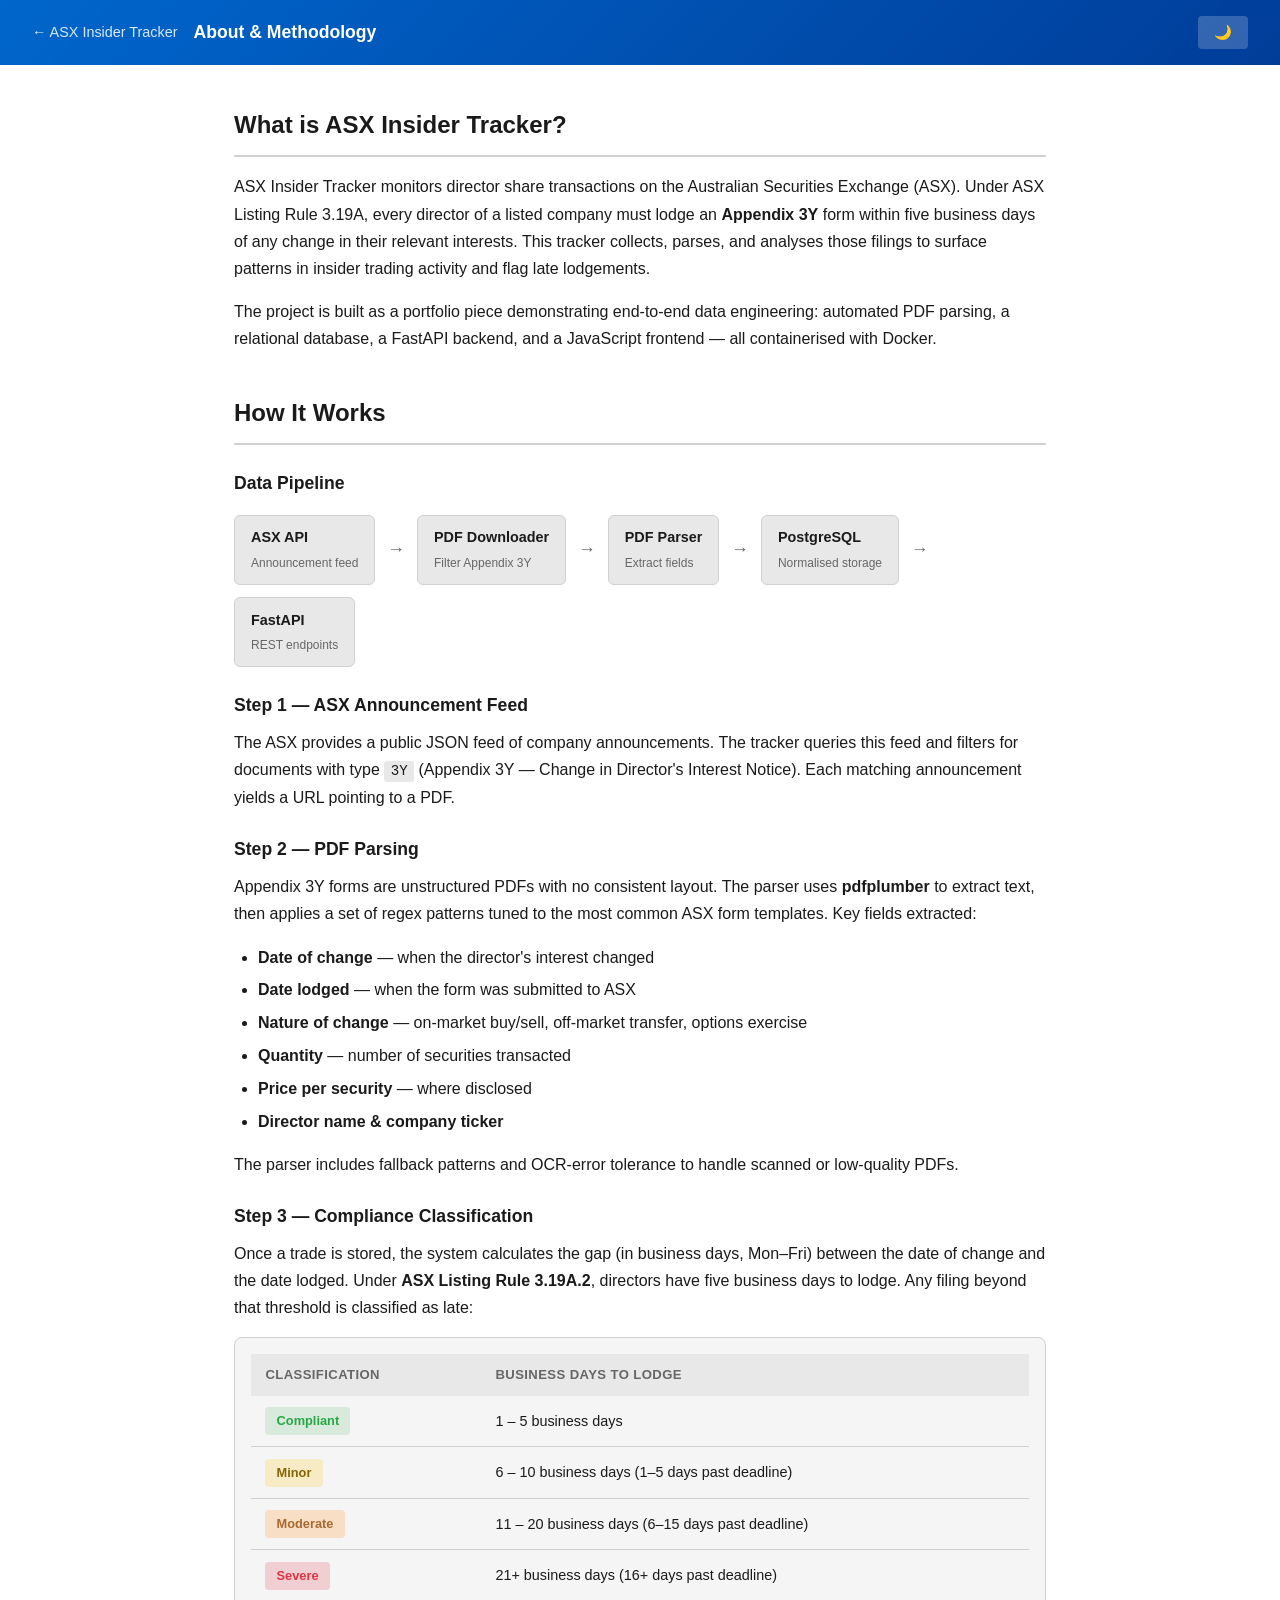
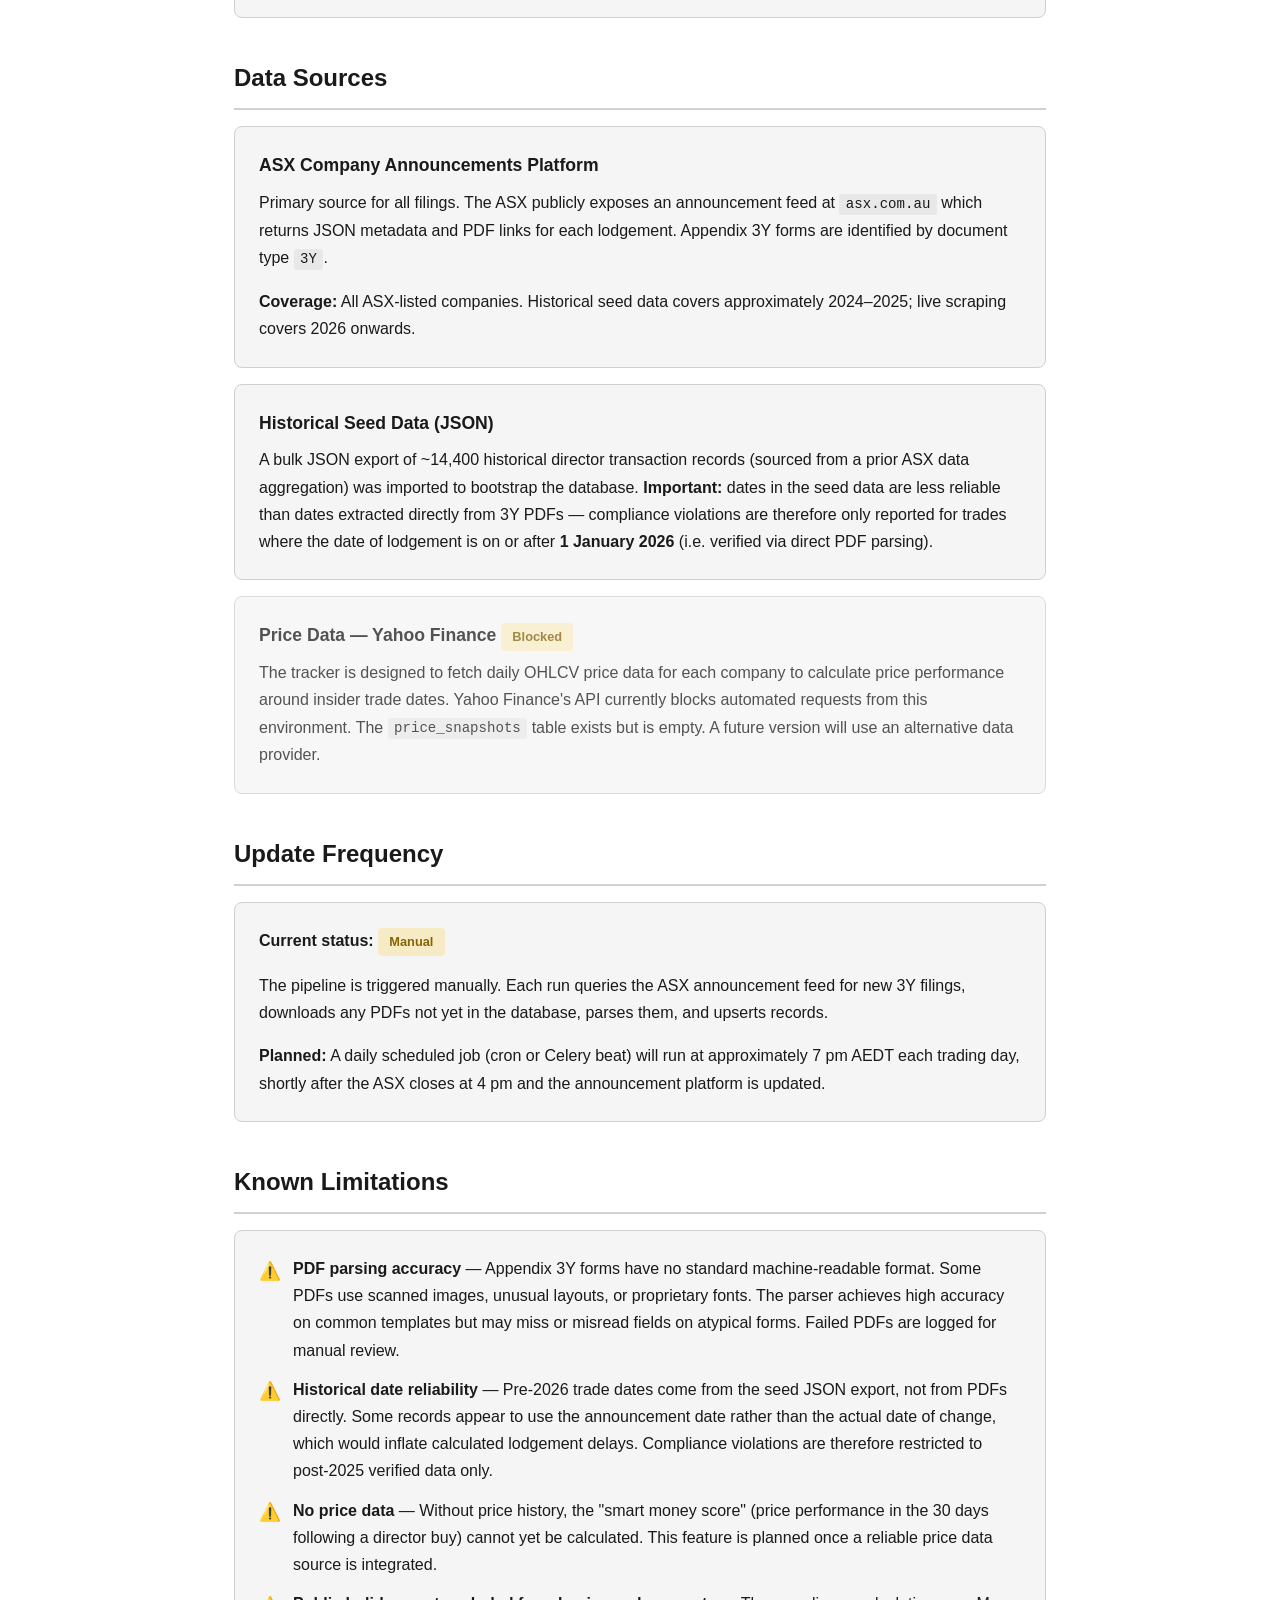
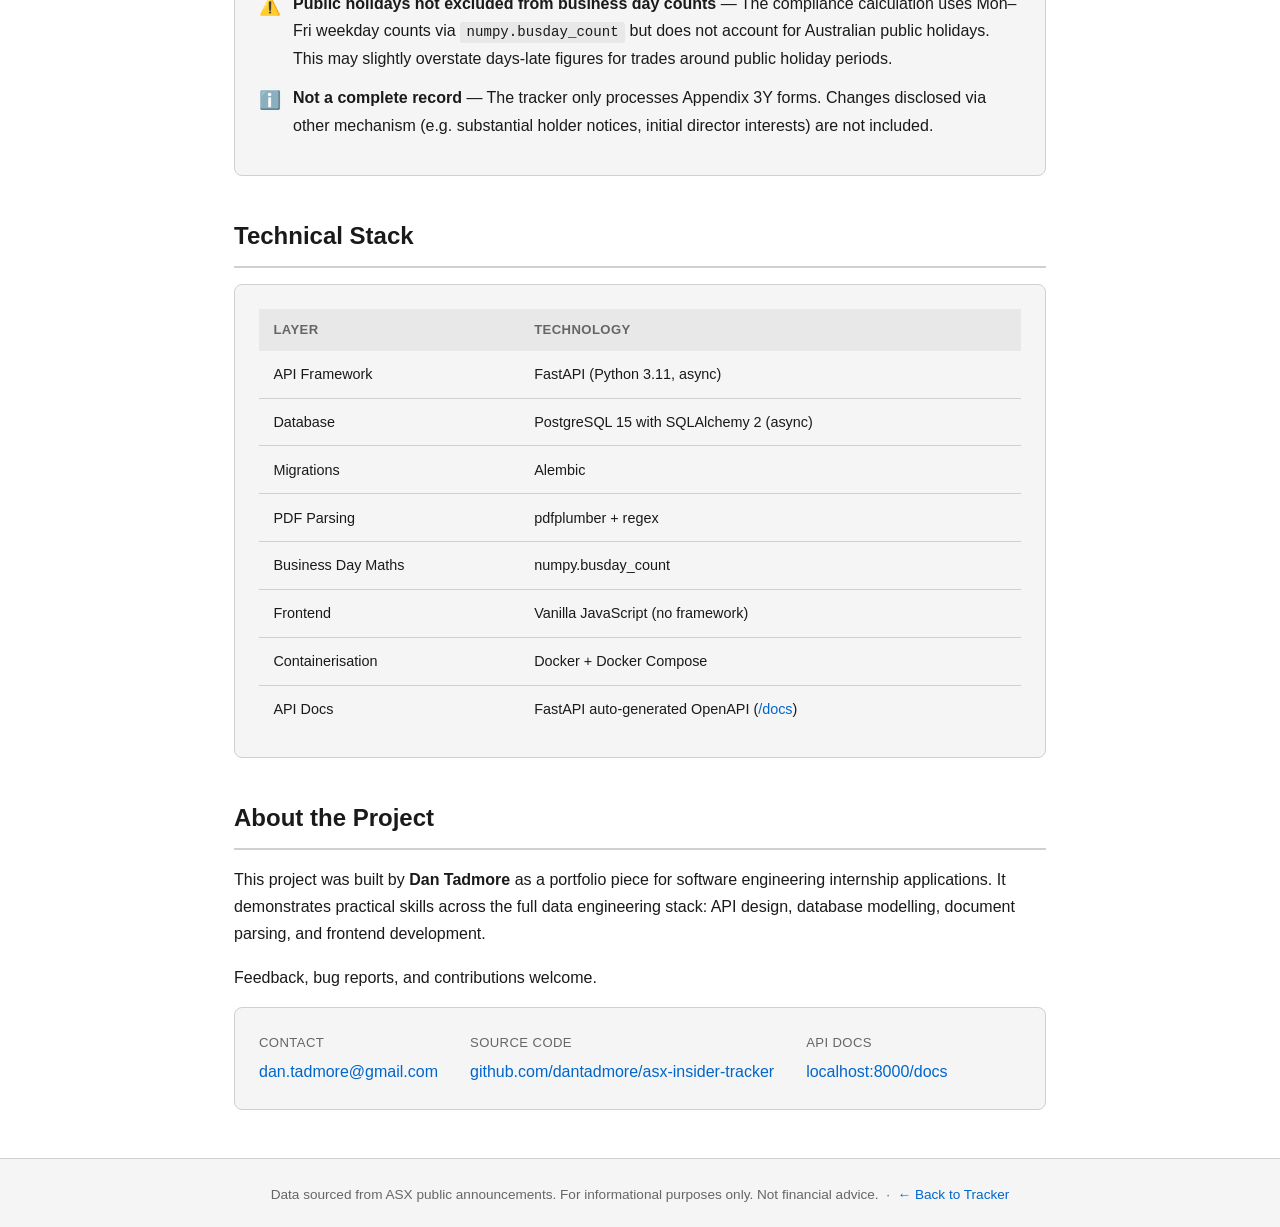
==== backend/app/static/about.html @ 69db1b4c "Add footer, about page, and API docs link - Add footer to index.html with disclaimer, methodology li" ====
<!DOCTYPE html>
<html lang="en">
<head>
    <meta charset="UTF-8">
    <meta name="viewport" content="width=device-width, initial-scale=1.0">
    <title>About — ASX Insider Tracker</title>
    <style>
        *{margin:0;padding:0;box-sizing:border-box}
        :root{--bg:#fff;--bg2:#f5f5f5;--bg3:#e8e8e8;--text:#1a1a1a;--text2:#666;--border:#d0d0d0;--accent:#0066cc;--accent2:#0052a3}
        body.dark{--bg:#1a1a1a;--bg2:#2d2d2d;--bg3:#3d3d3d;--text:#e8e8e8;--text2:#b0b0b0;--border:#444}
        body{font-family:-apple-system,BlinkMacSystemFont,'Segoe UI',Roboto,sans-serif;background:var(--bg);color:var(--text);line-height:1.7;transition:background .3s,color .3s}

        nav{background:linear-gradient(135deg,var(--accent),#003d99);color:#fff;padding:1rem 2rem;display:flex;justify-content:space-between;align-items:center}
        .nav-left{display:flex;align-items:center;gap:1rem}
        .back-link{color:rgba(255,255,255,.85);text-decoration:none;font-size:.9rem}
        .back-link:hover{color:#fff}
        .nav-title{font-size:1.1rem;font-weight:700}
        button{background:rgba(255,255,255,.2);color:#fff;border:none;padding:.5rem 1rem;border-radius:4px;cursor:pointer;font-size:.9rem;font-weight:600;transition:background .2s}
        button:hover{background:rgba(255,255,255,.3)}

        .container{max-width:860px;margin:2.5rem auto;padding:0 1.5rem}

        h2{font-size:1.5rem;font-weight:700;margin-bottom:1rem;padding-bottom:.6rem;border-bottom:2px solid var(--border);color:var(--text)}
        h3{font-size:1.1rem;font-weight:600;margin:1.5rem 0 .5rem;color:var(--text)}
        p{margin-bottom:1rem;color:var(--text)}
        ul,ol{margin:.5rem 0 1rem 1.5rem;color:var(--text)}
        li{margin-bottom:.35rem}
        a{color:var(--accent);text-decoration:none}
        a:hover{text-decoration:underline}

        .section{margin-bottom:2.5rem}

        .card{background:var(--bg2);border:1px solid var(--border);border-radius:8px;padding:1.5rem;margin-bottom:1rem}

        .badge{display:inline-block;padding:.2rem .7rem;border-radius:4px;font-size:.8rem;font-weight:600;margin-right:.4rem}
        .badge-green{background:rgba(40,167,69,.15);color:#28a745}
        .badge-yellow{background:rgba(255,193,7,.2);color:#856404}
        .badge-orange{background:rgba(255,128,0,.2);color:#a86a2e}
        .badge-red{background:rgba(220,53,69,.2);color:#dc3545}
        .badge-blue{background:rgba(0,102,204,.15);color:#0066cc}

        .pipeline{display:flex;flex-wrap:wrap;gap:.75rem;align-items:center;margin:1rem 0}
        .pipe-step{background:var(--bg3);border:1px solid var(--border);border-radius:6px;padding:.6rem 1rem;font-size:.9rem;font-weight:600;white-space:nowrap}
        .pipe-arrow{color:var(--text2);font-size:1.1rem}

        .limit-item{display:flex;gap:.75rem;align-items:flex-start;margin-bottom:.75rem}
        .limit-icon{font-size:1.1rem;flex-shrink:0;margin-top:.1rem}

        code{background:var(--bg3);padding:.15rem .4rem;border-radius:3px;font-family:'SF Mono',Menlo,Consolas,monospace;font-size:.88em}

        table.summary{width:100%;border-collapse:collapse;font-size:.9rem}
        table.summary th{background:var(--bg3);padding:.6rem .9rem;text-align:left;font-weight:600;color:var(--text2);font-size:.82rem;text-transform:uppercase;letter-spacing:.4px}
        table.summary td{padding:.7rem .9rem;border-bottom:1px solid var(--border)}
        table.summary tr:last-child td{border-bottom:none}

        footer{background:var(--bg2);border-top:1px solid var(--border);padding:1.5rem;margin-top:3rem;text-align:center;color:var(--text2);font-size:.85rem}
        footer a{color:var(--accent)}
    </style>
</head>
<body>
<nav>
    <div class="nav-left">
        <a class="back-link" href="/static/index.html">← ASX Insider Tracker</a>
        <span class="nav-title">About &amp; Methodology</span>
    </div>
    <button onclick="toggleDark()">🌙</button>
</nav>

<div class="container">

    <!-- Overview -->
    <div class="section">
        <h2>What is ASX Insider Tracker?</h2>
        <p>
            ASX Insider Tracker monitors director share transactions on the Australian Securities Exchange (ASX).
            Under ASX Listing Rule 3.19A, every director of a listed company must lodge an <strong>Appendix 3Y</strong>
            form within five business days of any change in their relevant interests. This tracker collects, parses,
            and analyses those filings to surface patterns in insider trading activity and flag late lodgements.
        </p>
        <p>
            The project is built as a portfolio piece demonstrating end-to-end data engineering: automated PDF parsing,
            a relational database, a FastAPI backend, and a JavaScript frontend — all containerised with Docker.
        </p>
    </div>

    <!-- How it works -->
    <div class="section">
        <h2>How It Works</h2>

        <h3>Data Pipeline</h3>
        <div class="pipeline">
            <div class="pipe-step">ASX API<br><small style="font-weight:400;color:var(--text2)">Announcement feed</small></div>
            <div class="pipe-arrow">→</div>
            <div class="pipe-step">PDF Downloader<br><small style="font-weight:400;color:var(--text2)">Filter Appendix 3Y</small></div>
            <div class="pipe-arrow">→</div>
            <div class="pipe-step">PDF Parser<br><small style="font-weight:400;color:var(--text2)">Extract fields</small></div>
            <div class="pipe-arrow">→</div>
            <div class="pipe-step">PostgreSQL<br><small style="font-weight:400;color:var(--text2)">Normalised storage</small></div>
            <div class="pipe-arrow">→</div>
            <div class="pipe-step">FastAPI<br><small style="font-weight:400;color:var(--text2)">REST endpoints</small></div>
        </div>

        <h3>Step 1 — ASX Announcement Feed</h3>
        <p>
            The ASX provides a public JSON feed of company announcements. The tracker queries this feed and filters
            for documents with type <code>3Y</code> (Appendix 3Y — Change in Director's Interest Notice).
            Each matching announcement yields a URL pointing to a PDF.
        </p>

        <h3>Step 2 — PDF Parsing</h3>
        <p>
            Appendix 3Y forms are unstructured PDFs with no consistent layout. The parser uses
            <strong>pdfplumber</strong> to extract text, then applies a set of regex patterns tuned to the
            most common ASX form templates. Key fields extracted:
        </p>
        <ul>
            <li><strong>Date of change</strong> — when the director's interest changed</li>
            <li><strong>Date lodged</strong> — when the form was submitted to ASX</li>
            <li><strong>Nature of change</strong> — on-market buy/sell, off-market transfer, options exercise</li>
            <li><strong>Quantity</strong> — number of securities transacted</li>
            <li><strong>Price per security</strong> — where disclosed</li>
            <li><strong>Director name &amp; company ticker</strong></li>
        </ul>
        <p>
            The parser includes fallback patterns and OCR-error tolerance to handle scanned or
            low-quality PDFs.
        </p>

        <h3>Step 3 — Compliance Classification</h3>
        <p>
            Once a trade is stored, the system calculates the gap (in business days, Mon–Fri) between the
            date of change and the date lodged. Under <strong>ASX Listing Rule 3.19A.2</strong>, directors
            have five business days to lodge. Any filing beyond that threshold is classified as late:
        </p>
        <div class="card" style="padding:1rem">
            <table class="summary">
                <thead><tr><th>Classification</th><th>Business Days to Lodge</th></tr></thead>
                <tbody>
                    <tr><td><span class="badge badge-green">Compliant</span></td><td>1 – 5 business days</td></tr>
                    <tr><td><span class="badge badge-yellow">Minor</span></td><td>6 – 10 business days (1–5 days past deadline)</td></tr>
                    <tr><td><span class="badge badge-orange">Moderate</span></td><td>11 – 20 business days (6–15 days past deadline)</td></tr>
                    <tr><td><span class="badge badge-red">Severe</span></td><td>21+ business days (16+ days past deadline)</td></tr>
                </tbody>
            </table>
        </div>
    </div>

    <!-- Data Sources -->
    <div class="section">
        <h2>Data Sources</h2>
        <div class="card">
            <h3 style="margin-top:0">ASX Company Announcements Platform</h3>
            <p>
                Primary source for all filings. The ASX publicly exposes an announcement feed at
                <code>asx.com.au</code> which returns JSON metadata and PDF links for each lodgement.
                Appendix 3Y forms are identified by document type <code>3Y</code>.
            </p>
            <p style="margin-bottom:0">
                <strong>Coverage:</strong> All ASX-listed companies. Historical seed data covers
                approximately 2024–2025; live scraping covers 2026 onwards.
            </p>
        </div>
        <div class="card">
            <h3 style="margin-top:0">Historical Seed Data (JSON)</h3>
            <p style="margin-bottom:0">
                A bulk JSON export of ~14,400 historical director transaction records (sourced from a
                prior ASX data aggregation) was imported to bootstrap the database.
                <strong>Important:</strong> dates in the seed data are less reliable than dates extracted
                directly from 3Y PDFs — compliance violations are therefore only reported for trades
                where the date of lodgement is on or after <strong>1 January 2026</strong>
                (i.e. verified via direct PDF parsing).
            </p>
        </div>
        <div class="card" style="opacity:.75">
            <h3 style="margin-top:0">Price Data — Yahoo Finance <span class="badge badge-yellow">Blocked</span></h3>
            <p style="margin-bottom:0">
                The tracker is designed to fetch daily OHLCV price data for each company to calculate
                price performance around insider trade dates. Yahoo Finance's API currently blocks
                automated requests from this environment. The <code>price_snapshots</code> table exists
                but is empty. A future version will use an alternative data provider.
            </p>
        </div>
    </div>

    <!-- Update Frequency -->
    <div class="section">
        <h2>Update Frequency</h2>
        <div class="card">
            <p><strong>Current status:</strong> <span class="badge badge-yellow">Manual</span></p>
            <p>
                The pipeline is triggered manually. Each run queries the ASX announcement feed for new
                3Y filings, downloads any PDFs not yet in the database, parses them, and upserts records.
            </p>
            <p style="margin-bottom:0">
                <strong>Planned:</strong> A daily scheduled job (cron or Celery beat) will run at
                approximately 7 pm AEDT each trading day, shortly after the ASX closes at 4 pm and
                the announcement platform is updated.
            </p>
        </div>
    </div>

    <!-- Known Limitations -->
    <div class="section">
        <h2>Known Limitations</h2>
        <div class="card">
            <div class="limit-item">
                <div class="limit-icon">⚠️</div>
                <div>
                    <strong>PDF parsing accuracy</strong> — Appendix 3Y forms have no standard machine-readable
                    format. Some PDFs use scanned images, unusual layouts, or proprietary fonts. The parser
                    achieves high accuracy on common templates but may miss or misread fields on atypical forms.
                    Failed PDFs are logged for manual review.
                </div>
            </div>
            <div class="limit-item">
                <div class="limit-icon">⚠️</div>
                <div>
                    <strong>Historical date reliability</strong> — Pre-2026 trade dates come from the seed JSON
                    export, not from PDFs directly. Some records appear to use the announcement date rather than
                    the actual date of change, which would inflate calculated lodgement delays. Compliance
                    violations are therefore restricted to post-2025 verified data only.
                </div>
            </div>
            <div class="limit-item">
                <div class="limit-icon">⚠️</div>
                <div>
                    <strong>No price data</strong> — Without price history, the "smart money score"
                    (price performance in the 30 days following a director buy) cannot yet be calculated.
                    This feature is planned once a reliable price data source is integrated.
                </div>
            </div>
            <div class="limit-item">
                <div class="limit-icon">⚠️</div>
                <div>
                    <strong>Public holidays not excluded from business day counts</strong> — The compliance
                    calculation uses Mon–Fri weekday counts via <code>numpy.busday_count</code> but does not
                    account for Australian public holidays. This may slightly overstate days-late figures for
                    trades around public holiday periods.
                </div>
            </div>
            <div class="limit-item">
                <div class="limit-icon">ℹ️</div>
                <div>
                    <strong>Not a complete record</strong> — The tracker only processes Appendix 3Y forms.
                    Changes disclosed via other mechanism (e.g. substantial holder notices, initial director
                    interests) are not included.
                </div>
            </div>
        </div>
    </div>

    <!-- Tech Stack -->
    <div class="section">
        <h2>Technical Stack</h2>
        <div class="card">
            <table class="summary">
                <thead><tr><th>Layer</th><th>Technology</th></tr></thead>
                <tbody>
                    <tr><td>API Framework</td><td>FastAPI (Python 3.11, async)</td></tr>
                    <tr><td>Database</td><td>PostgreSQL 15 with SQLAlchemy 2 (async)</td></tr>
                    <tr><td>Migrations</td><td>Alembic</td></tr>
                    <tr><td>PDF Parsing</td><td>pdfplumber + regex</td></tr>
                    <tr><td>Business Day Maths</td><td>numpy.busday_count</td></tr>
                    <tr><td>Frontend</td><td>Vanilla JavaScript (no framework)</td></tr>
                    <tr><td>Containerisation</td><td>Docker + Docker Compose</td></tr>
                    <tr><td>API Docs</td><td>FastAPI auto-generated OpenAPI (<a href="/docs" target="_blank">/docs</a>)</td></tr>
                </tbody>
            </table>
        </div>
    </div>

    <!-- About / Contact -->
    <div class="section">
        <h2>About the Project</h2>
        <p>
            This project was built by <strong>Dan Tadmore</strong> as a portfolio piece for software
            engineering internship applications. It demonstrates practical skills across the full
            data engineering stack: API design, database modelling, document parsing, and frontend
            development.
        </p>
        <p>
            Feedback, bug reports, and contributions welcome.
        </p>
        <div class="card" style="display:flex;gap:2rem;flex-wrap:wrap;align-items:center">
            <div>
                <div style="font-size:.82rem;color:var(--text2);text-transform:uppercase;letter-spacing:.4px;margin-bottom:.25rem">Contact</div>
                <a href="mailto:dan.tadmore@gmail.com">dan.tadmore@gmail.com</a>
            </div>
            <div>
                <div style="font-size:.82rem;color:var(--text2);text-transform:uppercase;letter-spacing:.4px;margin-bottom:.25rem">Source Code</div>
                <a href="https://github.com/dantadmore/asx-insider-tracker" target="_blank">github.com/dantadmore/asx-insider-tracker</a>
            </div>
            <div>
                <div style="font-size:.82rem;color:var(--text2);text-transform:uppercase;letter-spacing:.4px;margin-bottom:.25rem">API Docs</div>
                <a href="/docs" target="_blank">localhost:8000/docs</a>
            </div>
        </div>
    </div>

</div>

<footer>
    Data sourced from ASX public announcements. For informational purposes only. Not financial advice.
    &nbsp;·&nbsp; <a href="/static/index.html">← Back to Tracker</a>
</footer>

<script>
function toggleDark() {
    document.body.classList.toggle('dark');
    localStorage.setItem('darkMode', document.body.classList.contains('dark'));
}
if (localStorage.getItem('darkMode') === 'true') document.body.classList.add('dark');
</script>
</body>
</html>
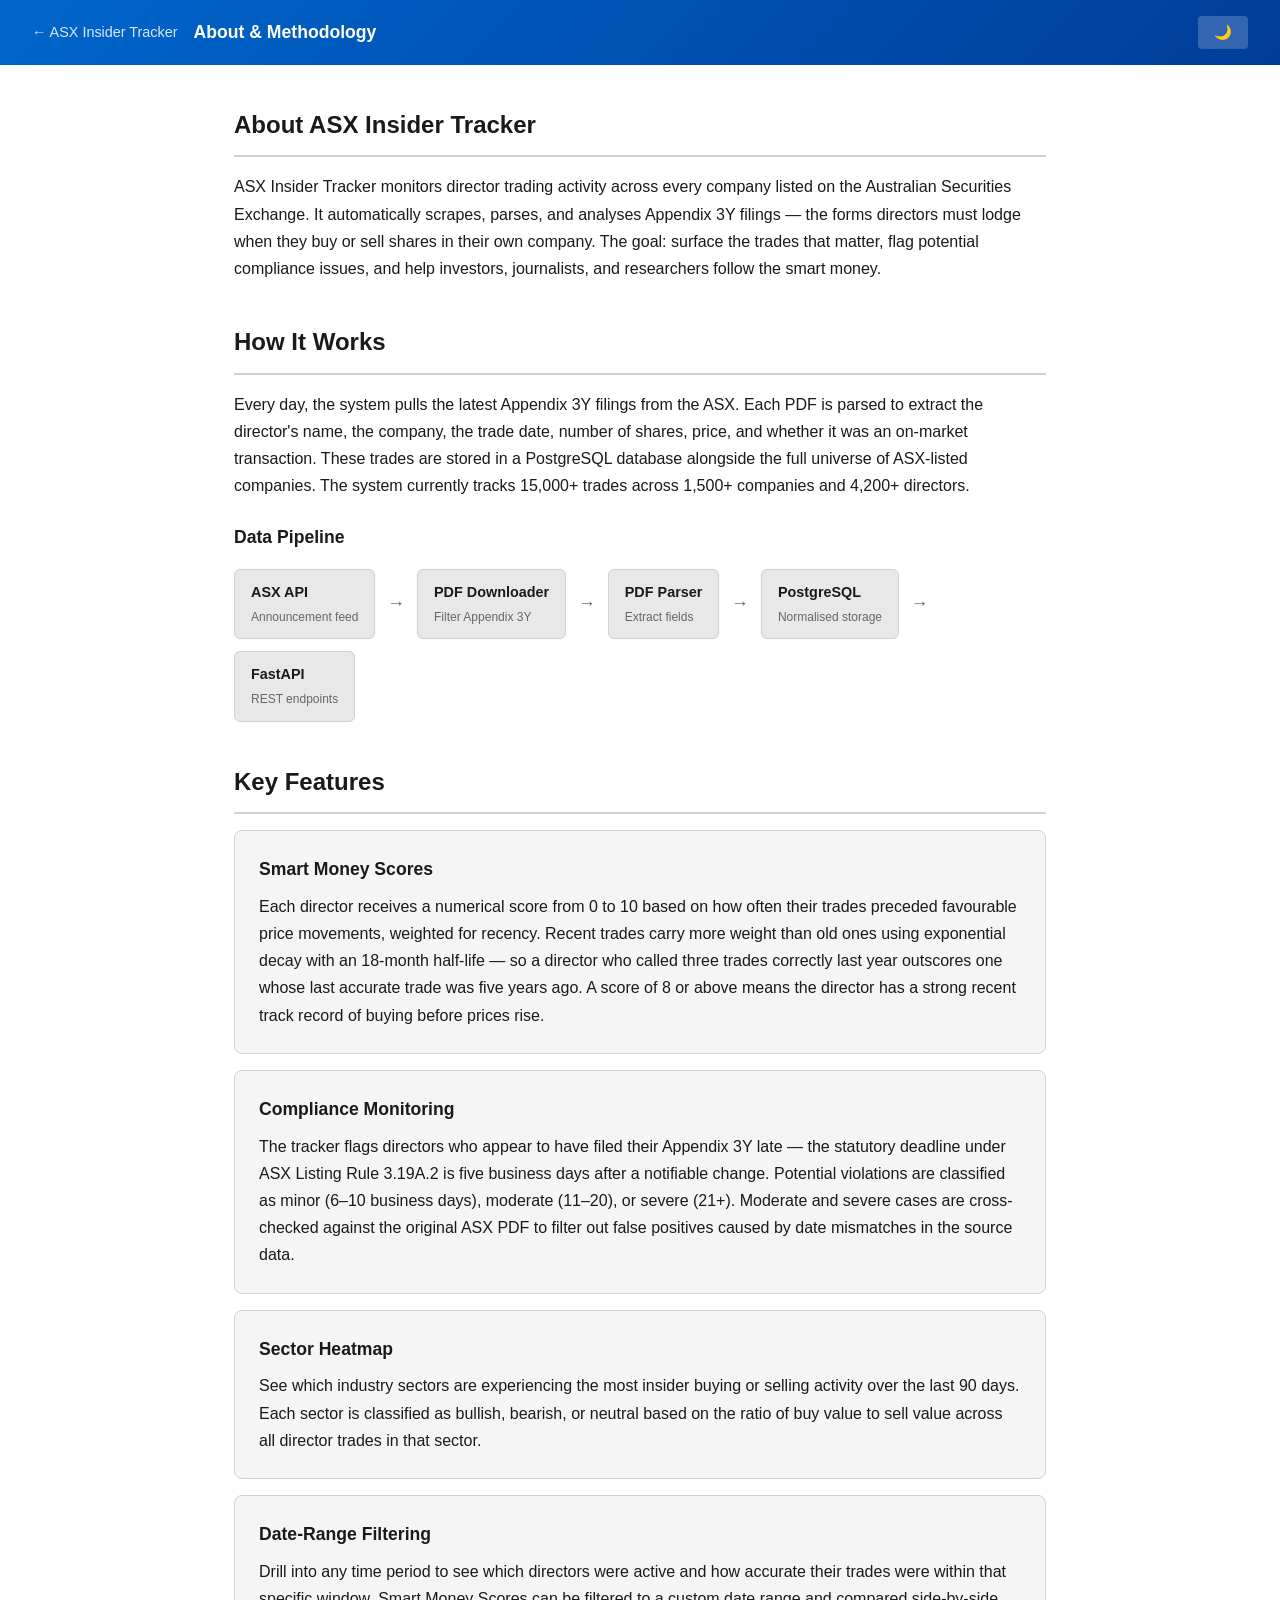
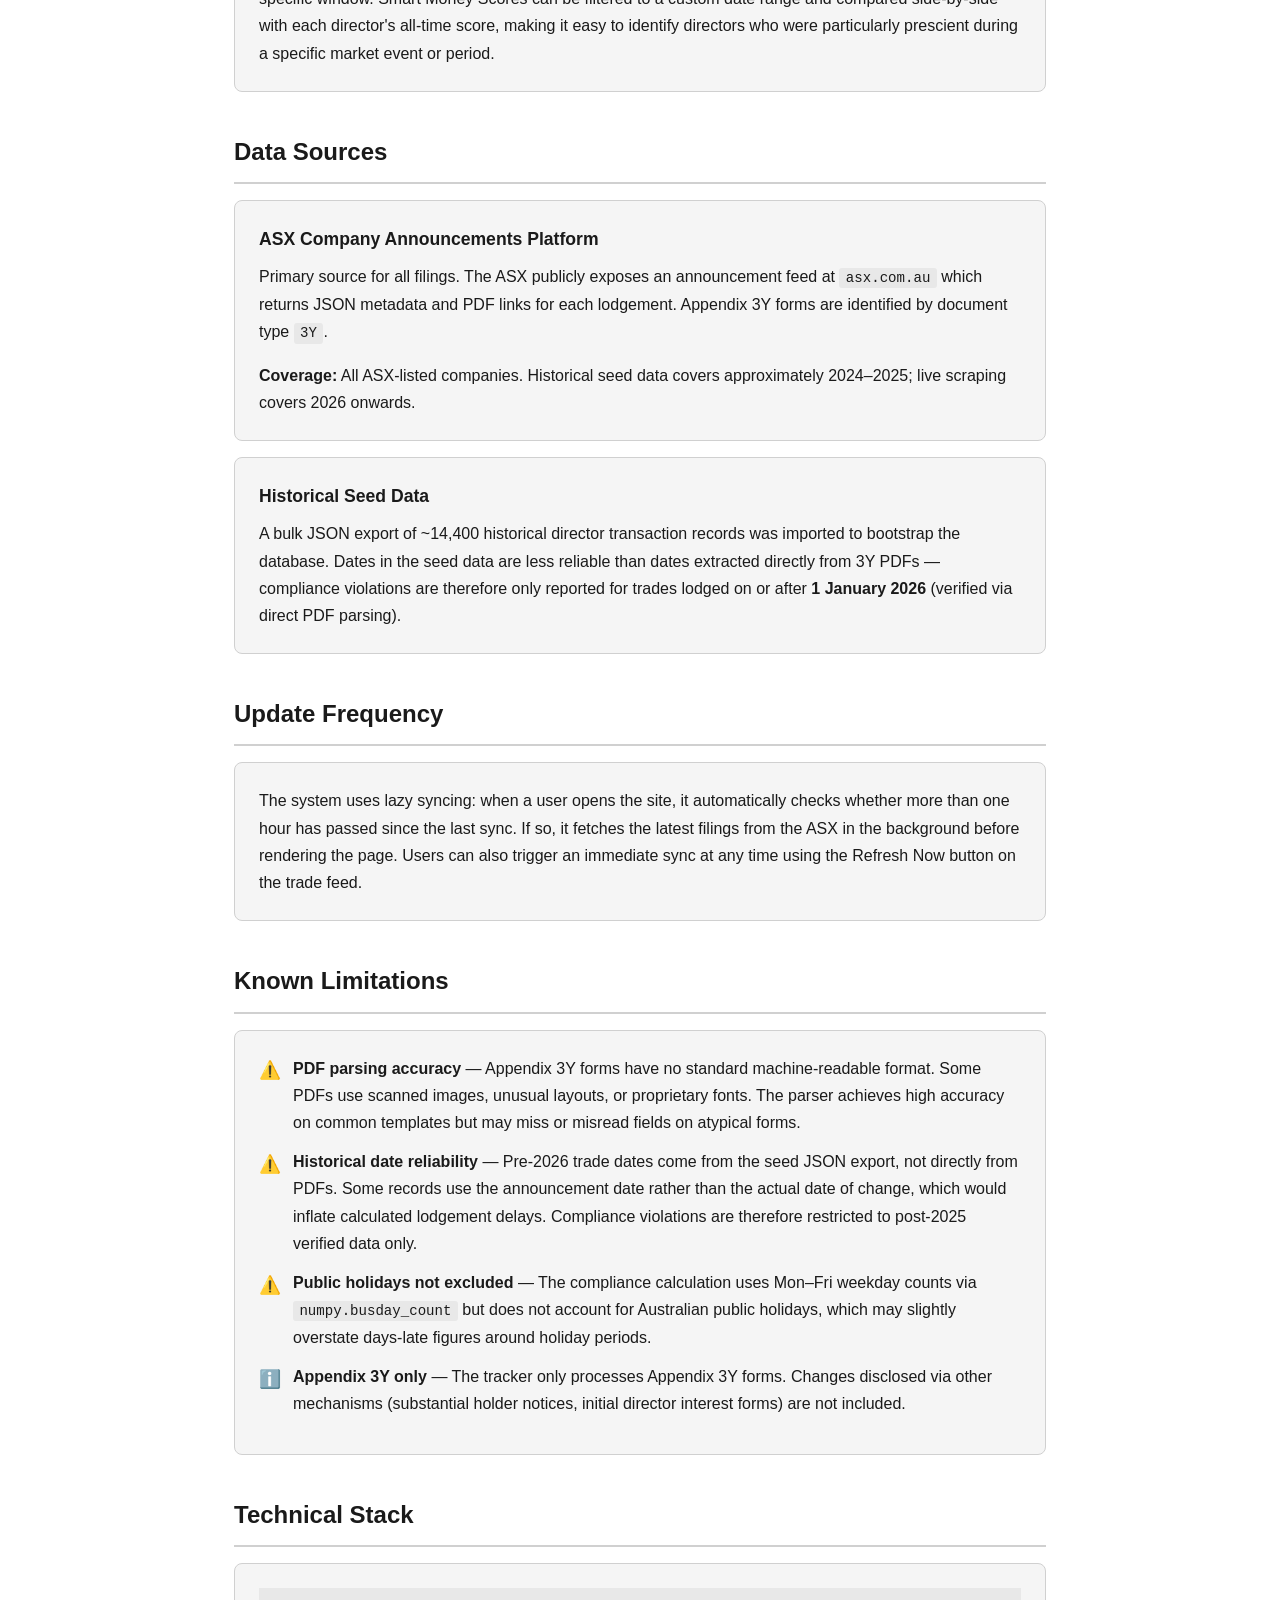
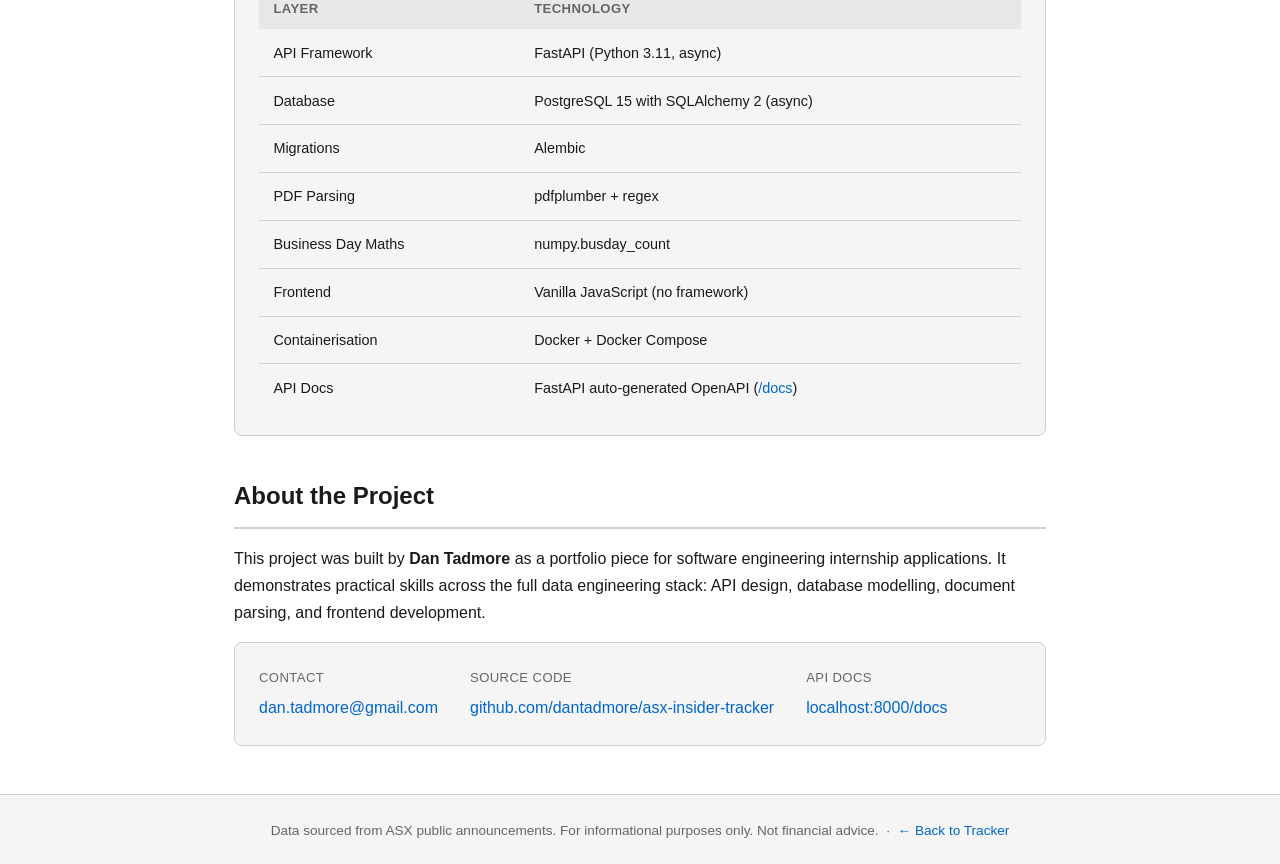
==== commit 00b8af7e: "Smart Money Score v2, sector modal, CSS tooltips, about page rewrite Backend: - New GET /api/trades/" ====
--- a/backend/app/static/about.html
+++ b/backend/app/static/about.html
@@ -68,24 +68,26 @@
 
 <div class="container">
 
-    <!-- Overview -->
-    <div class="section">
-        <h2>What is ASX Insider Tracker?</h2>
+    <div class="section">
+        <h2>About ASX Insider Tracker</h2>
         <p>
-            ASX Insider Tracker monitors director share transactions on the Australian Securities Exchange (ASX).
-            Under ASX Listing Rule 3.19A, every director of a listed company must lodge an <strong>Appendix 3Y</strong>
-            form within five business days of any change in their relevant interests. This tracker collects, parses,
-            and analyses those filings to surface patterns in insider trading activity and flag late lodgements.
+            ASX Insider Tracker monitors director trading activity across every company listed on the Australian
+            Securities Exchange. It automatically scrapes, parses, and analyses Appendix 3Y filings — the forms
+            directors must lodge when they buy or sell shares in their own company. The goal: surface the trades
+            that matter, flag potential compliance issues, and help investors, journalists, and researchers follow
+            the smart money.
         </p>
+    </div>
+
+    <div class="section">
+        <h2>How It Works</h2>
         <p>
-            The project is built as a portfolio piece demonstrating end-to-end data engineering: automated PDF parsing,
-            a relational database, a FastAPI backend, and a JavaScript frontend — all containerised with Docker.
+            Every day, the system pulls the latest Appendix 3Y filings from the ASX. Each PDF is parsed to extract
+            the director's name, the company, the trade date, number of shares, price, and whether it was an
+            on-market transaction. These trades are stored in a PostgreSQL database alongside the full universe of
+            ASX-listed companies. The system currently tracks 15,000+ trades across 1,500+ companies and
+            4,200+ directors.
         </p>
-    </div>
-
-    <!-- How it works -->
-    <div class="section">
-        <h2>How It Works</h2>
 
         <h3>Data Pipeline</h3>
         <div class="pipeline">
@@ -99,53 +101,53 @@
             <div class="pipe-arrow">→</div>
             <div class="pipe-step">FastAPI<br><small style="font-weight:400;color:var(--text2)">REST endpoints</small></div>
         </div>
-
-        <h3>Step 1 — ASX Announcement Feed</h3>
-        <p>
-            The ASX provides a public JSON feed of company announcements. The tracker queries this feed and filters
-            for documents with type <code>3Y</code> (Appendix 3Y — Change in Director's Interest Notice).
-            Each matching announcement yields a URL pointing to a PDF.
-        </p>
-
-        <h3>Step 2 — PDF Parsing</h3>
-        <p>
-            Appendix 3Y forms are unstructured PDFs with no consistent layout. The parser uses
-            <strong>pdfplumber</strong> to extract text, then applies a set of regex patterns tuned to the
-            most common ASX form templates. Key fields extracted:
-        </p>
-        <ul>
-            <li><strong>Date of change</strong> — when the director's interest changed</li>
-            <li><strong>Date lodged</strong> — when the form was submitted to ASX</li>
-            <li><strong>Nature of change</strong> — on-market buy/sell, off-market transfer, options exercise</li>
-            <li><strong>Quantity</strong> — number of securities transacted</li>
-            <li><strong>Price per security</strong> — where disclosed</li>
-            <li><strong>Director name &amp; company ticker</strong></li>
-        </ul>
-        <p>
-            The parser includes fallback patterns and OCR-error tolerance to handle scanned or
-            low-quality PDFs.
-        </p>
-
-        <h3>Step 3 — Compliance Classification</h3>
-        <p>
-            Once a trade is stored, the system calculates the gap (in business days, Mon–Fri) between the
-            date of change and the date lodged. Under <strong>ASX Listing Rule 3.19A.2</strong>, directors
-            have five business days to lodge. Any filing beyond that threshold is classified as late:
-        </p>
-        <div class="card" style="padding:1rem">
-            <table class="summary">
-                <thead><tr><th>Classification</th><th>Business Days to Lodge</th></tr></thead>
-                <tbody>
-                    <tr><td><span class="badge badge-green">Compliant</span></td><td>1 – 5 business days</td></tr>
-                    <tr><td><span class="badge badge-yellow">Minor</span></td><td>6 – 10 business days (1–5 days past deadline)</td></tr>
-                    <tr><td><span class="badge badge-orange">Moderate</span></td><td>11 – 20 business days (6–15 days past deadline)</td></tr>
-                    <tr><td><span class="badge badge-red">Severe</span></td><td>21+ business days (16+ days past deadline)</td></tr>
-                </tbody>
-            </table>
-        </div>
-    </div>
-
-    <!-- Data Sources -->
+    </div>
+
+    <div class="section">
+        <h2>Key Features</h2>
+
+        <div class="card">
+            <h3 style="margin-top:0">Smart Money Scores</h3>
+            <p style="margin-bottom:0">
+                Each director receives a numerical score from 0 to 10 based on how often their trades preceded
+                favourable price movements, weighted for recency. Recent trades carry more weight than old ones
+                using exponential decay with an 18-month half-life — so a director who called three trades correctly
+                last year outscores one whose last accurate trade was five years ago. A score of 8 or above means
+                the director has a strong recent track record of buying before prices rise.
+            </p>
+        </div>
+
+        <div class="card">
+            <h3 style="margin-top:0">Compliance Monitoring</h3>
+            <p style="margin-bottom:0">
+                The tracker flags directors who appear to have filed their Appendix 3Y late — the statutory
+                deadline under ASX Listing Rule 3.19A.2 is five business days after a notifiable change. Potential
+                violations are classified as minor (6–10 business days), moderate (11–20), or severe (21+).
+                Moderate and severe cases are cross-checked against the original ASX PDF to filter out false
+                positives caused by date mismatches in the source data.
+            </p>
+        </div>
+
+        <div class="card">
+            <h3 style="margin-top:0">Sector Heatmap</h3>
+            <p style="margin-bottom:0">
+                See which industry sectors are experiencing the most insider buying or selling activity over the
+                last 90 days. Each sector is classified as bullish, bearish, or neutral based on the ratio of
+                buy value to sell value across all director trades in that sector.
+            </p>
+        </div>
+
+        <div class="card">
+            <h3 style="margin-top:0">Date-Range Filtering</h3>
+            <p style="margin-bottom:0">
+                Drill into any time period to see which directors were active and how accurate their trades were
+                within that specific window. Smart Money Scores can be filtered to a custom date range and compared
+                side-by-side with each director's all-time score, making it easy to identify directors who were
+                particularly prescient during a specific market event or period.
+            </p>
+        </div>
+    </div>
+
     <div class="section">
         <h2>Data Sources</h2>
         <div class="card">
@@ -161,45 +163,28 @@
             </p>
         </div>
         <div class="card">
-            <h3 style="margin-top:0">Historical Seed Data (JSON)</h3>
-            <p style="margin-bottom:0">
-                A bulk JSON export of ~14,400 historical director transaction records (sourced from a
-                prior ASX data aggregation) was imported to bootstrap the database.
-                <strong>Important:</strong> dates in the seed data are less reliable than dates extracted
-                directly from 3Y PDFs — compliance violations are therefore only reported for trades
-                where the date of lodgement is on or after <strong>1 January 2026</strong>
-                (i.e. verified via direct PDF parsing).
-            </p>
-        </div>
-        <div class="card" style="opacity:.75">
-            <h3 style="margin-top:0">Price Data — Yahoo Finance <span class="badge badge-yellow">Blocked</span></h3>
-            <p style="margin-bottom:0">
-                The tracker is designed to fetch daily OHLCV price data for each company to calculate
-                price performance around insider trade dates. Yahoo Finance's API currently blocks
-                automated requests from this environment. The <code>price_snapshots</code> table exists
-                but is empty. A future version will use an alternative data provider.
-            </p>
-        </div>
-    </div>
-
-    <!-- Update Frequency -->
+            <h3 style="margin-top:0">Historical Seed Data</h3>
+            <p style="margin-bottom:0">
+                A bulk JSON export of ~14,400 historical director transaction records was imported to bootstrap
+                the database. Dates in the seed data are less reliable than dates extracted directly from 3Y PDFs —
+                compliance violations are therefore only reported for trades lodged on or after
+                <strong>1 January 2026</strong> (verified via direct PDF parsing).
+            </p>
+        </div>
+    </div>
+
     <div class="section">
         <h2>Update Frequency</h2>
         <div class="card">
-            <p><strong>Current status:</strong> <span class="badge badge-yellow">Manual</span></p>
-            <p>
-                The pipeline is triggered manually. Each run queries the ASX announcement feed for new
-                3Y filings, downloads any PDFs not yet in the database, parses them, and upserts records.
-            </p>
-            <p style="margin-bottom:0">
-                <strong>Planned:</strong> A daily scheduled job (cron or Celery beat) will run at
-                approximately 7 pm AEDT each trading day, shortly after the ASX closes at 4 pm and
-                the announcement platform is updated.
-            </p>
-        </div>
-    </div>
-
-    <!-- Known Limitations -->
+            <p style="margin-bottom:0">
+                The system uses lazy syncing: when a user opens the site, it automatically checks whether more
+                than one hour has passed since the last sync. If so, it fetches the latest filings from the ASX
+                in the background before rendering the page. Users can also trigger an immediate sync at any time
+                using the Refresh Now button on the trade feed.
+            </p>
+        </div>
+    </div>
+
     <div class="section">
         <h2>Known Limitations</h2>
         <div class="card">
@@ -209,47 +194,36 @@
                     <strong>PDF parsing accuracy</strong> — Appendix 3Y forms have no standard machine-readable
                     format. Some PDFs use scanned images, unusual layouts, or proprietary fonts. The parser
                     achieves high accuracy on common templates but may miss or misread fields on atypical forms.
-                    Failed PDFs are logged for manual review.
                 </div>
             </div>
             <div class="limit-item">
                 <div class="limit-icon">⚠️</div>
                 <div>
                     <strong>Historical date reliability</strong> — Pre-2026 trade dates come from the seed JSON
-                    export, not from PDFs directly. Some records appear to use the announcement date rather than
-                    the actual date of change, which would inflate calculated lodgement delays. Compliance
-                    violations are therefore restricted to post-2025 verified data only.
+                    export, not directly from PDFs. Some records use the announcement date rather than the actual
+                    date of change, which would inflate calculated lodgement delays. Compliance violations are
+                    therefore restricted to post-2025 verified data only.
                 </div>
             </div>
             <div class="limit-item">
                 <div class="limit-icon">⚠️</div>
                 <div>
-                    <strong>No price data</strong> — Without price history, the "smart money score"
-                    (price performance in the 30 days following a director buy) cannot yet be calculated.
-                    This feature is planned once a reliable price data source is integrated.
-                </div>
-            </div>
-            <div class="limit-item">
-                <div class="limit-icon">⚠️</div>
-                <div>
-                    <strong>Public holidays not excluded from business day counts</strong> — The compliance
-                    calculation uses Mon–Fri weekday counts via <code>numpy.busday_count</code> but does not
-                    account for Australian public holidays. This may slightly overstate days-late figures for
-                    trades around public holiday periods.
+                    <strong>Public holidays not excluded</strong> — The compliance calculation uses Mon–Fri
+                    weekday counts via <code>numpy.busday_count</code> but does not account for Australian public
+                    holidays, which may slightly overstate days-late figures around holiday periods.
                 </div>
             </div>
             <div class="limit-item">
                 <div class="limit-icon">ℹ️</div>
                 <div>
-                    <strong>Not a complete record</strong> — The tracker only processes Appendix 3Y forms.
-                    Changes disclosed via other mechanism (e.g. substantial holder notices, initial director
-                    interests) are not included.
-                </div>
-            </div>
-        </div>
-    </div>
-
-    <!-- Tech Stack -->
+                    <strong>Appendix 3Y only</strong> — The tracker only processes Appendix 3Y forms. Changes
+                    disclosed via other mechanisms (substantial holder notices, initial director interest forms)
+                    are not included.
+                </div>
+            </div>
+        </div>
+    </div>
+
     <div class="section">
         <h2>Technical Stack</h2>
         <div class="card">
@@ -269,7 +243,6 @@
         </div>
     </div>
 
-    <!-- About / Contact -->
     <div class="section">
         <h2>About the Project</h2>
         <p>
@@ -277,9 +250,6 @@
             engineering internship applications. It demonstrates practical skills across the full
             data engineering stack: API design, database modelling, document parsing, and frontend
             development.
-        </p>
-        <p>
-            Feedback, bug reports, and contributions welcome.
         </p>
         <div class="card" style="display:flex;gap:2rem;flex-wrap:wrap;align-items:center">
             <div>
